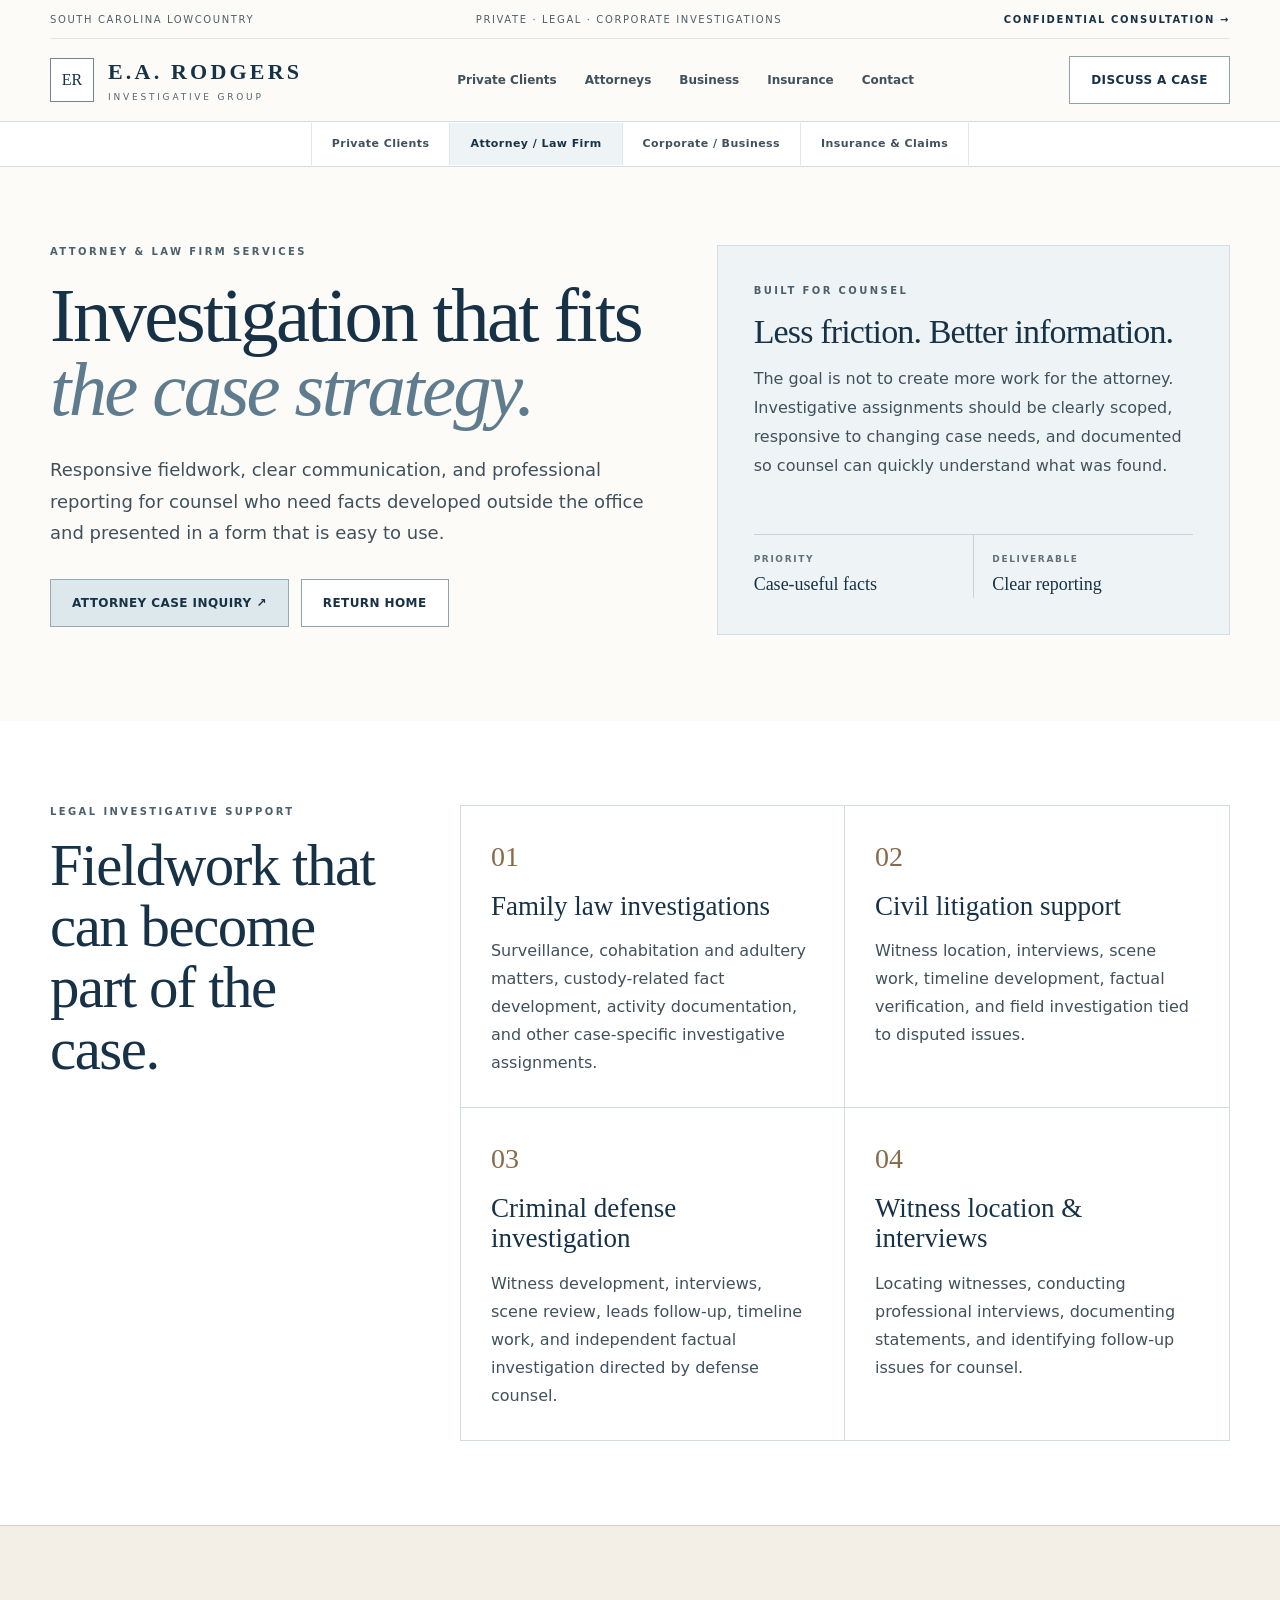
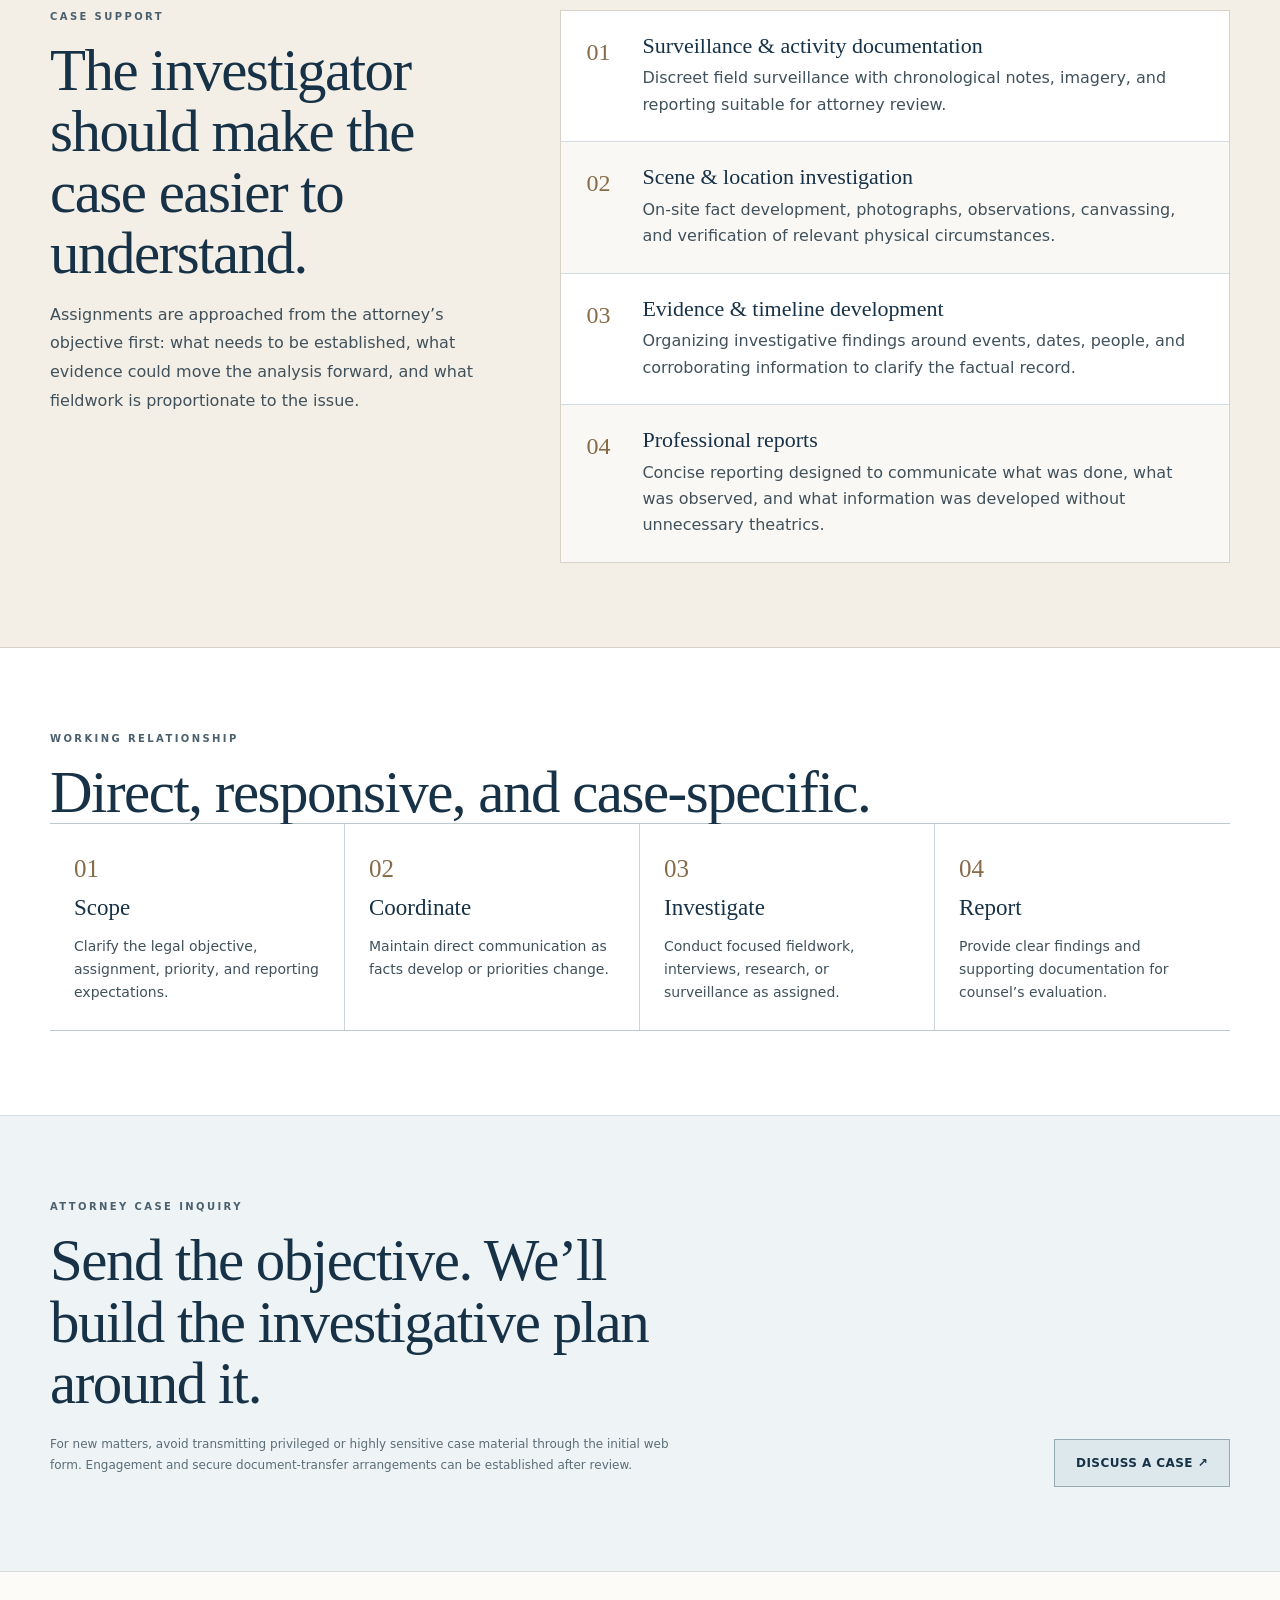
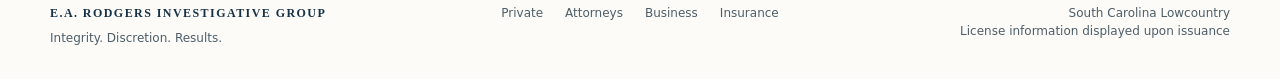
==== attorneys-law-firms/index.html @ a82aba9f "Add attorney and law firm services page" ====
<!doctype html>
<html lang="en">
<head>
  <meta charset="utf-8">
  <meta name="viewport" content="width=device-width, initial-scale=1">
  <title>Attorney & Law Firm Investigations | E.A. Rodgers Investigative Group</title>
  <meta name="description" content="Investigative support for attorneys and law firms, including family law, civil litigation, criminal defense, witness work, surveillance, and professional reporting throughout the South Carolina Lowcountry.">
  <meta name="theme-color" content="#fcfbf8">
  <link rel="stylesheet" href="/assets/styles.css">
  <link rel="stylesheet" href="/assets/client-pages.css">
</head>
<body>
<header class="site-header">
  <div class="utility-bar container"><span>South Carolina Lowcountry</span><span class="utility-center">Private · Legal · Corporate Investigations</span><a href="/#consultation">Confidential Consultation →</a></div>
  <div class="nav-row container">
    <a class="brand" href="/" aria-label="E.A. Rodgers Investigative Group home"><span class="brand-mark">ER</span><span><strong>E.A. RODGERS</strong><small>INVESTIGATIVE GROUP</small></span></a>
    <nav aria-label="Primary navigation"><a href="/private-clients/">Private Clients</a><a href="/attorneys-law-firms/">Attorneys</a><a href="/corporate-business/">Business</a><a href="/insurance-claims/">Insurance</a><a href="/#consultation">Contact</a></nav>
    <a class="button button-outline" href="/#consultation">Discuss a Case</a>
  </div>
</header>
<div class="audience-bar"><div class="container"><a href="/private-clients/">Private Clients</a><a aria-current="page" href="/attorneys-law-firms/">Attorney / Law Firm</a><a href="/corporate-business/">Corporate / Business</a><a href="/insurance-claims/">Insurance & Claims</a></div></div>

<main>
  <section class="client-page-hero">
    <div class="container client-page-hero-grid">
      <div>
        <p class="eyebrow">Attorney & law firm services</p>
        <h1>Investigation that fits <em>the case strategy.</em></h1>
        <p class="lede">Responsive fieldwork, clear communication, and professional reporting for counsel who need facts developed outside the office and presented in a form that is easy to use.</p>
        <div class="actions"><a class="button button-soft" href="/#consultation">Attorney Case Inquiry ↗</a><a class="button button-outline" href="/">Return Home</a></div>
      </div>
      <aside class="client-page-aside">
        <div><p class="eyebrow">Built for counsel</p><h2>Less friction. Better information.</h2><p>The goal is not to create more work for the attorney. Investigative assignments should be clearly scoped, responsive to changing case needs, and documented so counsel can quickly understand what was found.</p></div>
        <div class="mini-facts"><div><span>Priority</span><strong>Case-useful facts</strong></div><div><span>Deliverable</span><strong>Clear reporting</strong></div></div>
      </aside>
    </div>
  </section>

  <section class="section section-white">
    <div class="container page-intro-grid">
      <div class="section-intro"><p class="eyebrow">Legal investigative support</p><h2>Fieldwork that can become part of the case.</h2></div>
      <div class="feature-grid">
        <article class="feature-card"><span class="feature-number">01</span><h3>Family law investigations</h3><p>Surveillance, cohabitation and adultery matters, custody-related fact development, activity documentation, and other case-specific investigative assignments.</p></article>
        <article class="feature-card"><span class="feature-number">02</span><h3>Civil litigation support</h3><p>Witness location, interviews, scene work, timeline development, factual verification, and field investigation tied to disputed issues.</p></article>
        <article class="feature-card"><span class="feature-number">03</span><h3>Criminal defense investigation</h3><p>Witness development, interviews, scene review, leads follow-up, timeline work, and independent factual investigation directed by defense counsel.</p></article>
        <article class="feature-card"><span class="feature-number">04</span><h3>Witness location & interviews</h3><p>Locating witnesses, conducting professional interviews, documenting statements, and identifying follow-up issues for counsel.</p></article>
      </div>
    </div>
  </section>

  <section class="section detail-band">
    <div class="container detail-grid">
      <div class="section-intro"><p class="eyebrow">Case support</p><h2>The investigator should make the case easier to understand.</h2><p>Assignments are approached from the attorney’s objective first: what needs to be established, what evidence could move the analysis forward, and what fieldwork is proportionate to the issue.</p></div>
      <div class="detail-list">
        <article><span>01</span><div><h3>Surveillance & activity documentation</h3><p>Discreet field surveillance with chronological notes, imagery, and reporting suitable for attorney review.</p></div></article>
        <article><span>02</span><div><h3>Scene & location investigation</h3><p>On-site fact development, photographs, observations, canvassing, and verification of relevant physical circumstances.</p></div></article>
        <article><span>03</span><div><h3>Evidence & timeline development</h3><p>Organizing investigative findings around events, dates, people, and corroborating information to clarify the factual record.</p></div></article>
        <article><span>04</span><div><h3>Professional reports</h3><p>Concise reporting designed to communicate what was done, what was observed, and what information was developed without unnecessary theatrics.</p></div></article>
      </div>
    </div>
  </section>

  <section class="section section-white">
    <div class="container">
      <div class="section-intro"><p class="eyebrow">Working relationship</p><h2>Direct, responsive, and case-specific.</h2></div>
      <div class="process-strip">
        <article><span>01</span><h3>Scope</h3><p>Clarify the legal objective, assignment, priority, and reporting expectations.</p></article>
        <article><span>02</span><h3>Coordinate</h3><p>Maintain direct communication as facts develop or priorities change.</p></article>
        <article><span>03</span><h3>Investigate</h3><p>Conduct focused fieldwork, interviews, research, or surveillance as assigned.</p></article>
        <article><span>04</span><h3>Report</h3><p>Provide clear findings and supporting documentation for counsel’s evaluation.</p></article>
      </div>
    </div>
  </section>

  <section class="section page-cta">
    <div class="container page-cta-grid">
      <div><p class="eyebrow">Attorney case inquiry</p><h2>Send the objective. We’ll build the investigative plan around it.</h2><p class="subtle-note">For new matters, avoid transmitting privileged or highly sensitive case material through the initial web form. Engagement and secure document-transfer arrangements can be established after review.</p></div>
      <div class="page-cta-actions"><a class="button button-soft" href="/#consultation">Discuss a Case ↗</a></div>
    </div>
  </section>
</main>

<footer class="site-footer"><div class="container footer-grid"><div><strong>E.A. RODGERS INVESTIGATIVE GROUP</strong><span>Integrity. Discretion. Results.</span></div><div class="footer-links"><a href="/private-clients/">Private</a><a href="/attorneys-law-firms/">Attorneys</a><a href="/corporate-business/">Business</a><a href="/insurance-claims/">Insurance</a></div><div class="footer-right">South Carolina Lowcountry<br>License information displayed upon issuance</div></div></footer>
<script src="/assets/site.js"></script>
</body>
</html>
---- assets/styles.css ----
:root{
  --navy:#173247;
  --blue:#5e7c8e;
  --paper:#fcfbf8;
  --white:#ffffff;
  --mist:#eef4f6;
  --soft:#f7f9f9;
  --warm:#f3eee6;
  --sand:#e9e2d7;
  --line:#d3dce0;
  --text:#30414b;
  --muted:#4d606b;
  --bronze:#876b48;
}
*{box-sizing:border-box}
html{scroll-behavior:smooth}
body{
  margin:0;
  font-family:Inter,ui-sans-serif,system-ui,-apple-system,BlinkMacSystemFont,"Segoe UI",sans-serif;
  background:var(--paper);
  color:var(--text);
  line-height:1.5;
}
a{color:inherit;text-decoration:none}
button,input,select,textarea{font:inherit}
button{cursor:pointer}
.container{width:min(1180px,calc(100% - 40px));margin-inline:auto}
.section{padding:84px 0}
.section-white{background:#fff}
.section-mist{background:var(--mist)}
.section-warm{background:var(--warm)}
.section-soft{background:var(--soft)}
.section-consult{background:#f6f3ed}
.eyebrow{
  margin:0;
  font-size:10px;
  line-height:1.4;
  letter-spacing:.24em;
  text-transform:uppercase;
  font-weight:800;
  color:#4b606c;
}
h1,h2,h3,.display{
  font-family:Georgia,"Times New Roman",serif;
  color:var(--navy);
  font-weight:400;
}
h1{font-size:clamp(48px,7vw,82px);line-height:.96;letter-spacing:-.035em;margin:20px 0 0}
h1 em{color:var(--blue);font-weight:400}
h2{font-size:clamp(39px,4.6vw,60px);line-height:1.04;letter-spacing:-.025em;margin:16px 0 0}
h3{font-size:30px;line-height:1.12;margin:0}
p{color:#40515b}
.button{
  min-height:48px;
  padding:0 21px;
  display:inline-flex;
  align-items:center;
  justify-content:center;
  border-radius:0;
  font-size:12px;
  font-weight:800;
  letter-spacing:.035em;
  text-transform:uppercase;
}
.button-soft{background:#dde8ed;color:var(--navy);border:1px solid #95aab5}
.button-outline{background:#fff;color:var(--navy);border:1px solid #8fa1aa}
.button:hover{filter:brightness(.97)}
.utility-bar{
  min-height:39px;
  display:flex;
  align-items:center;
  justify-content:space-between;
  gap:16px;
  border-bottom:1px solid #e1e5e7;
  font-size:10px;
  text-transform:uppercase;
  letter-spacing:.16em;
  color:#4d606b;
}
.utility-bar a{font-weight:800;color:var(--navy)}
.site-header{background:var(--paper);border-bottom:1px solid var(--line)}
.nav-row{min-height:82px;display:flex;align-items:center;justify-content:space-between;gap:24px}
.brand{display:flex;align-items:center;gap:14px}
.brand-mark{
  width:44px;height:44px;border:1px solid #6c8593;background:#fff;
  display:grid;place-items:center;font-family:Georgia,"Times New Roman",serif;color:var(--navy);
}
.brand strong{display:block;font-family:Georgia,"Times New Roman",serif;font-size:22px;letter-spacing:.145em;color:var(--navy)}
.brand small{display:block;margin-top:3px;font-size:9px;letter-spacing:.31em;color:#55666f}
nav{display:flex;gap:28px;font-size:12px;font-weight:650;color:#40515b}
.hero{background:var(--paper)}
.hero-grid{display:grid;grid-template-columns:1.02fr .98fr;gap:48px}
.hero-copy{display:flex;flex-direction:column;justify-content:space-between;padding-top:20px}
.lede{font-size:18px;line-height:1.75;max-width:640px;margin:28px 0 0}
.actions{display:flex;flex-wrap:wrap;gap:12px;margin-top:30px}
.principles{display:grid;grid-template-columns:repeat(3,1fr);gap:20px;margin-top:70px;padding-top:20px;border-top:1px solid var(--line)}
.principles span{display:block;font-size:10px;letter-spacing:.18em;text-transform:uppercase;color:#52636d;font-weight:750}
.principles strong{display:block;margin-top:7px;font-family:Georgia,"Times New Roman",serif;font-size:19px;font-weight:400;color:var(--navy)}
.hero-collage{min-height:620px;display:grid;grid-template-columns:1fr .48fr;grid-template-rows:1fr .42fr;gap:12px}
.photo-placeholder{
  background:linear-gradient(135deg,#e7edef,#f7f8f5);
  border:1px solid #d4dcdf;
  display:flex;flex-direction:column;align-items:center;justify-content:center;text-align:center;padding:24px;color:#53646d;
}
.photo-placeholder span{font-size:11px;font-weight:800;letter-spacing:.14em}
.photo-placeholder small{margin-top:8px;max-width:220px}
.photo-main{grid-row:1/3}
.standard-card{background:var(--sand);border:1px solid #d6cfc4;padding:24px;display:flex;flex-direction:column;justify-content:space-between}
.standard-card strong{font-family:Georgia,"Times New Roman",serif;font-size:31px;line-height:1.05;font-weight:400;color:var(--navy)}
.standard-card i{display:block;width:48px;height:1px;background:var(--blue);margin-top:18px}
.split{display:grid;grid-template-columns:.68fr 1.32fr;gap:60px}
.section-intro>p:last-child{max-width:430px;line-height:1.8}
.client-tabs{background:#fff;border:1px solid var(--line)}
.tab-buttons{display:grid;grid-template-columns:repeat(3,1fr);background:#f4f7f8;border-bottom:1px solid var(--line)}
.tab-buttons button{
  min-height:58px;border:0;border-right:1px solid var(--line);border-bottom:3px solid transparent;
  background:#f4f7f8;color:#4d606a;font-size:13px;font-weight:700;text-align:left;padding:0 18px;
}
.tab-buttons button:last-child{border-right:0}
.tab-buttons button[aria-selected="true"]{background:#fff;color:var(--navy);border-bottom-color:var(--blue)}
.tab-stage{background:#fff;padding:30px;min-height:300px}
.tab-panel{display:none;background:#fff;color:var(--text)}
.tab-panel.active{display:block}
.tab-panel h3{font-size:36px}
.tab-panel>p:not(.eyebrow){line-height:1.8}
.pills{display:flex;flex-wrap:wrap;gap:10px;margin-top:24px}
.pills span{background:#f1f5f6;border:1px solid #d4dde0;color:#33464f;font-size:12px;font-weight:700;padding:8px 12px}
.service-list{border-top:1px solid #bfc9cd}
.service-list article{display:grid;grid-template-columns:70px .65fr 1.35fr;gap:20px;align-items:start;padding:30px 0;border-bottom:1px solid var(--line);background:#fff}
.service-list article>span,.corporate-list article>span,.method-grid article>span{font-family:Georgia,"Times New Roman",serif;color:var(--bronze);font-size:30px}
.service-list h3{font-size:31px}
.service-list p{margin:0;line-height:1.8}
.corporate-grid{display:grid;grid-template-columns:1fr 1fr;gap:64px;align-items:start}
.corporate-copy .button{margin-top:18px}
.corporate-list{border:1px solid #d1cbc0;background:#fff}
.corporate-list article{display:grid;grid-template-columns:52px 1fr;gap:16px;padding:26px;border-bottom:1px solid var(--line);background:#fff}
.corporate-list article:nth-child(even){background:#faf8f4}
.corporate-list article:last-child{border-bottom:0}
.corporate-list h3{font-size:25px}
.corporate-list p{margin:8px 0 0;line-height:1.65}
.attorney-feature{display:grid;grid-template-columns:.82fr 1.18fr;border:1px solid var(--line);background:#fff}
.attorney-photo{min-height:490px}
.attorney-copy{background:#f7f9f9;padding:48px}
.attorney-copy>p:not(.eyebrow){line-height:1.8}
.attorney-services{display:grid;grid-template-columns:1fr 1fr;margin:28px 0;border-top:1px solid #c4ced2}
.attorney-services span{padding:16px 0;border-bottom:1px solid var(--line);font-size:14px;font-weight:650}
.attorney-services span:nth-child(odd){padding-right:24px;border-right:1px solid var(--line)}
.attorney-services span:nth-child(even){padding-left:24px}
.method-grid{display:grid;grid-template-columns:1fr 1fr;border-top:1px solid #b9c5ca}
.method-grid article{padding:28px 28px 28px 0;border-bottom:1px solid #c9d2d6}
.method-grid article:nth-child(odd){border-right:1px solid #c9d2d6}
.method-grid article:nth-child(even){padding-left:28px}
.method-grid article:nth-child(n+3){border-bottom:0}
.method-grid h3{font-size:25px;margin-top:8px}
.method-grid p{margin-bottom:0}
.intake-shell{display:grid;grid-template-columns:.68fr 1.32fr;border:1px solid #d1d7da;background:#fff}
.intake-intro{background:#ece7de;padding:40px;border-right:1px solid #d4cec3}
.intake-intro>p:not(.eyebrow){line-height:1.8}
.fine-print{margin-top:32px;padding-top:24px;border-top:1px solid #c9c2b7;font-size:12px}
.intake-form-wrap{background:var(--paper);padding:40px}
.intake-form{display:grid;grid-template-columns:1fr 1fr;gap:22px;margin-top:28px}
.intake-form label{font-size:12px;font-weight:750;color:#33434d}
.intake-form input,.intake-form select,.intake-form textarea{
  width:100%;margin-top:8px;border:1px solid #aeb9be;background:#fff;color:#1f2e37;padding:12px 13px;font-size:16px;outline:none;border-radius:0
}
.intake-form input,.intake-form select{min-height:46px}
.intake-form textarea{resize:vertical}
.intake-form input:focus,.intake-form select:focus,.intake-form textarea:focus{border-color:var(--blue);box-shadow:0 0 0 2px rgba(94,124,142,.12)}
.full-width{grid-column:1/-1}
.form-footer{display:flex;align-items:center;gap:16px;flex-wrap:wrap}
.form-footer span{font-size:12px;color:#53646d}
.hidden-field{display:none}
.site-footer{background:var(--paper);border-top:1px solid var(--line);padding:32px 0}
.footer-grid{display:grid;grid-template-columns:1fr auto 1fr;gap:30px;align-items:start;font-size:12px;color:#4d5e68}
.footer-grid strong{display:block;font-family:Georgia,"Times New Roman",serif;color:var(--navy);letter-spacing:.12em}
.footer-grid span{display:block;margin-top:7px}
.footer-links{display:flex;gap:22px}
.footer-right{text-align:right}
@media(max-width:900px){
  nav,.nav-row>.button,.utility-center{display:none}
  .hero-grid,.split,.corporate-grid,.attorney-feature,.intake-shell{grid-template-columns:1fr}
  .hero-collage{min-height:470px}
  .intake-intro{border-right:0;border-bottom:1px solid #d4cec3}
  .service-list article{grid-template-columns:56px 1fr}
  .service-list article p{grid-column:2}
  .footer-grid{grid-template-columns:1fr}
  .footer-right{text-align:left}
}
@media(max-width:620px){
  .container{width:min(100% - 28px,1180px)}
  .section{padding:60px 0}
  .utility-bar{font-size:9px}
  .hero-collage{grid-template-columns:1fr;grid-template-rows:280px 180px auto;min-height:0}
  .photo-main{grid-row:auto}
  .principles{gap:10px}
  .principles strong{font-size:16px}
  .tab-buttons{grid-template-columns:1fr}
  .tab-buttons button{border-right:0;border-bottom:1px solid var(--line)}
  .tab-buttons button[aria-selected="true"]{border-bottom:3px solid var(--blue)}
  .tab-panel h3{font-size:31px}
  .service-list article{grid-template-columns:48px 1fr}
  .service-list h3{font-size:27px}
  .corporate-list article{grid-template-columns:40px 1fr}
  .attorney-copy,.intake-intro,.intake-form-wrap{padding:26px}
  .attorney-services,.method-grid,.intake-form{grid-template-columns:1fr}
  .attorney-services span:nth-child(odd){border-right:0;padding-right:0}
  .attorney-services span:nth-child(even){padding-left:0}
  .method-grid article,.method-grid article:nth-child(even){padding:22px 0;border-right:0;border-bottom:1px solid #c9d2d6}
  .method-grid article:last-child{border-bottom:0}
}
---- assets/client-pages.css ----
.audience-bar{background:#fff;border-bottom:1px solid var(--line)}
.audience-bar .container{min-height:44px;display:flex;align-items:center;justify-content:center;gap:0}
.audience-bar a{padding:13px 20px;border-right:1px solid #e1e6e8;font-size:11px;font-weight:750;letter-spacing:.04em;color:#40515b}
.audience-bar a:first-child{border-left:1px solid #e1e6e8}
.audience-bar a:hover,.audience-bar a[aria-current="page"]{background:#eef4f6;color:var(--navy)}
.panel-link{display:inline-flex;margin-top:24px;font-size:12px;font-weight:800;text-transform:uppercase;letter-spacing:.035em;color:var(--navy);border-bottom:1px solid #93a9b5;padding-bottom:4px}
.client-page-hero{background:var(--paper);padding:78px 0 86px}
.client-page-hero-grid{display:grid;grid-template-columns:1.08fr .92fr;gap:64px;align-items:stretch}
.client-page-hero h1{font-size:clamp(52px,6vw,78px);max-width:760px}
.client-page-hero .lede{max-width:700px}
.client-page-aside{background:#eef4f6;border:1px solid #d3dce0;padding:36px;display:flex;flex-direction:column;justify-content:space-between;min-height:390px}
.client-page-aside h2{font-size:34px;margin-top:14px}
.client-page-aside p{line-height:1.8}
.mini-facts{display:grid;grid-template-columns:1fr 1fr;border-top:1px solid #c9d3d7;margin-top:28px}
.mini-facts div{padding:18px 14px 0 0}
.mini-facts div:nth-child(even){padding-left:18px;border-left:1px solid #c9d3d7}
.mini-facts span{display:block;font-size:9px;text-transform:uppercase;letter-spacing:.18em;font-weight:800;color:#60717a}
.mini-facts strong{display:block;font-family:Georgia,"Times New Roman",serif;font-size:18px;font-weight:400;color:var(--navy);margin-top:5px}
.page-intro-grid{display:grid;grid-template-columns:.62fr 1.38fr;gap:64px}
.page-copy{font-size:16px;line-height:1.9;max-width:760px}
.feature-grid{display:grid;grid-template-columns:repeat(2,1fr);border:1px solid var(--line);background:#fff}
.feature-card{padding:30px;border-bottom:1px solid var(--line);background:#fff}
.feature-card:nth-child(odd){border-right:1px solid var(--line)}
.feature-card:nth-last-child(-n+2){border-bottom:0}
.feature-card .feature-number{display:block;font-family:Georgia,"Times New Roman",serif;color:var(--bronze);font-size:28px;margin-bottom:13px}
.feature-card h3{font-size:27px}
.feature-card p{line-height:1.75;margin-bottom:0}
.detail-band{background:#f3eee6;border-top:1px solid #d7d0c4;border-bottom:1px solid #d7d0c4}
.detail-grid{display:grid;grid-template-columns:.8fr 1.2fr;gap:64px;align-items:start}
.detail-list{background:#fff;border:1px solid #d8d1c6}
.detail-list article{display:grid;grid-template-columns:42px 1fr;gap:14px;padding:23px 25px;border-bottom:1px solid var(--line);background:#fff}
.detail-list article:nth-child(even){background:#faf8f4}
.detail-list article:last-child{border-bottom:0}
.detail-list article>span{font-family:Georgia,"Times New Roman",serif;color:var(--bronze);font-size:24px}
.detail-list h3{font-size:22px}
.detail-list p{margin:7px 0 0;line-height:1.65}
.process-strip{display:grid;grid-template-columns:repeat(4,1fr);border-top:1px solid #bdc9cd;border-bottom:1px solid #bdc9cd}
.process-strip article{padding:26px 24px;border-right:1px solid #cbd4d8;background:#fff}
.process-strip article:last-child{border-right:0}
.process-strip span{font-family:Georgia,"Times New Roman",serif;color:var(--bronze);font-size:25px}
.process-strip h3{font-size:23px;margin-top:8px}
.process-strip p{font-size:14px;line-height:1.65;margin-bottom:0}
.page-cta{background:#eef4f6;border-top:1px solid #d3dce0}
.page-cta-grid{display:grid;grid-template-columns:1.1fr .9fr;gap:50px;align-items:end}
.page-cta h2{max-width:720px}
.page-cta-actions{display:flex;flex-wrap:wrap;gap:12px;justify-content:flex-end}
.subtle-note{font-size:12px;line-height:1.7;color:#5b6d76;margin-top:20px}
@media(max-width:900px){
  .audience-bar .container{justify-content:flex-start;overflow-x:auto}
  .audience-bar a{white-space:nowrap}
  .client-page-hero-grid,.page-intro-grid,.detail-grid,.page-cta-grid{grid-template-columns:1fr}
  .page-cta-actions{justify-content:flex-start}
  .process-strip{grid-template-columns:1fr 1fr}
  .process-strip article:nth-child(2){border-right:0}
  .process-strip article:nth-child(-n+2){border-bottom:1px solid #cbd4d8}
}
@media(max-width:620px){
  .client-page-hero{padding:58px 0 64px}
  .client-page-aside{padding:26px;min-height:0}
  .feature-grid,.process-strip{grid-template-columns:1fr}
  .feature-card{border-right:0!important;border-bottom:1px solid var(--line)!important}
  .feature-card:last-child{border-bottom:0!important}
  .process-strip article{border-right:0;border-bottom:1px solid #cbd4d8!important}
  .process-strip article:last-child{border-bottom:0!important}
  .mini-facts{grid-template-columns:1fr}
  .mini-facts div:nth-child(even){padding-left:0;border-left:0}
}
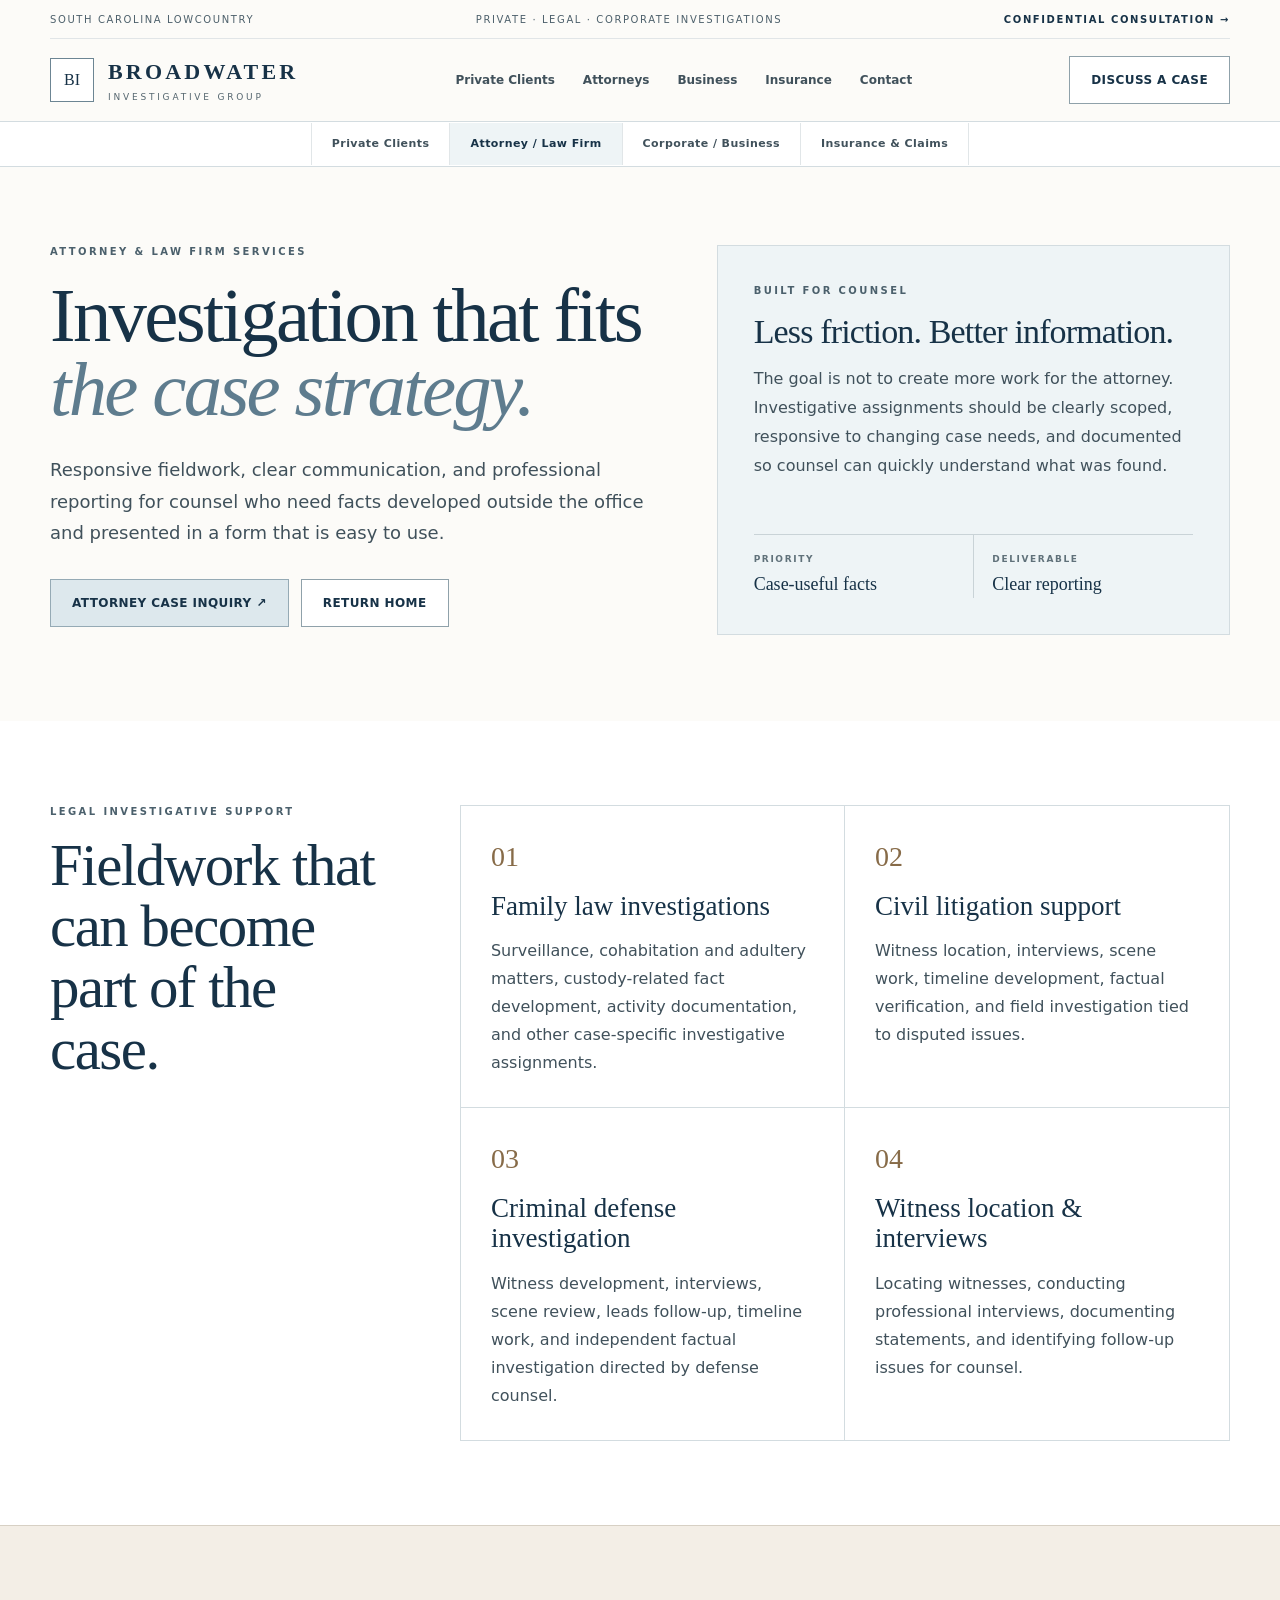
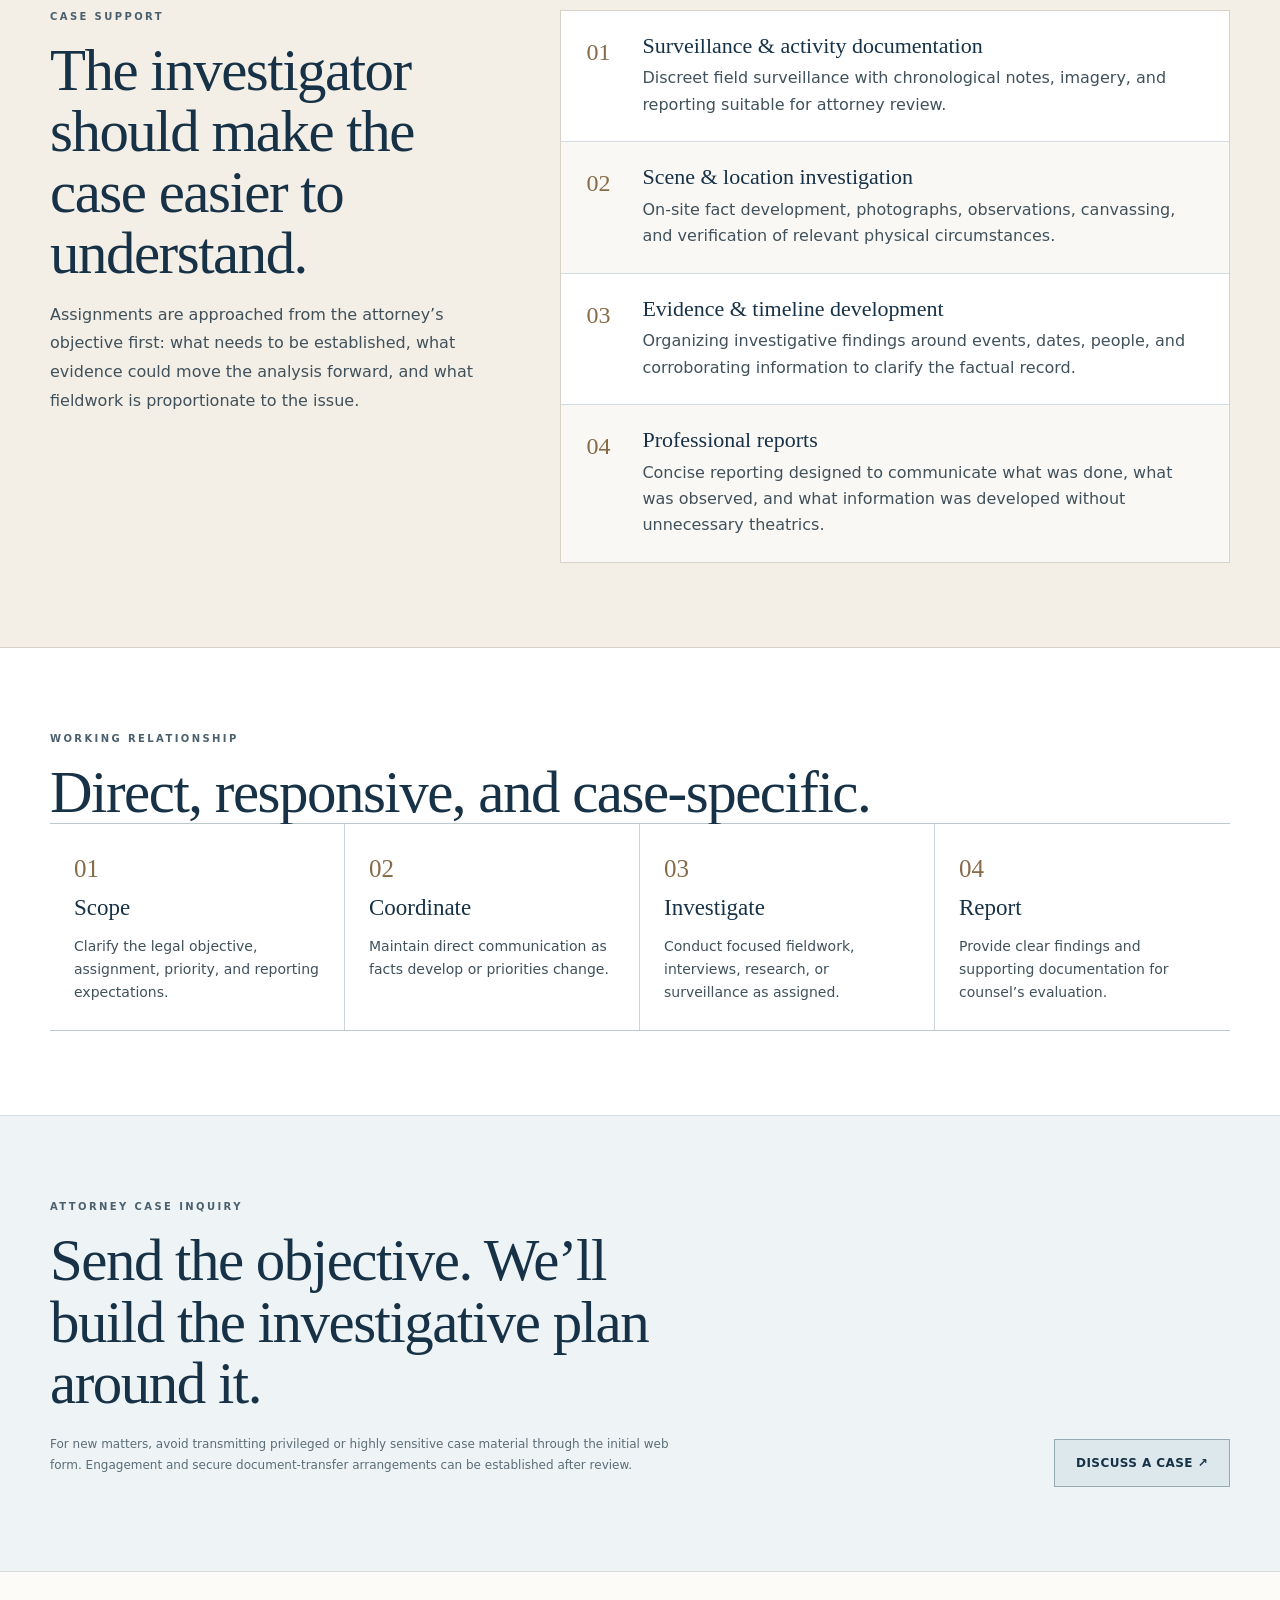
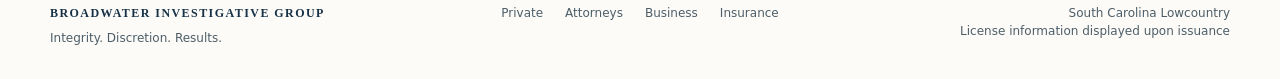
==== commit e0ec4cb2: "Rebrand attorney page to Broadwater" ====
--- a/attorneys-law-firms/index.html
+++ b/attorneys-law-firms/index.html
@@ -3,7 +3,7 @@
 <head>
   <meta charset="utf-8">
   <meta name="viewport" content="width=device-width, initial-scale=1">
-  <title>Attorney & Law Firm Investigations | E.A. Rodgers Investigative Group</title>
+  <title>Attorney & Law Firm Investigations | Broadwater Investigative Group</title>
   <meta name="description" content="Investigative support for attorneys and law firms, including family law, civil litigation, criminal defense, witness work, surveillance, and professional reporting throughout the South Carolina Lowcountry.">
   <meta name="theme-color" content="#fcfbf8">
   <link rel="stylesheet" href="/assets/styles.css">
@@ -13,7 +13,7 @@
 <header class="site-header">
   <div class="utility-bar container"><span>South Carolina Lowcountry</span><span class="utility-center">Private · Legal · Corporate Investigations</span><a href="/#consultation">Confidential Consultation →</a></div>
   <div class="nav-row container">
-    <a class="brand" href="/" aria-label="E.A. Rodgers Investigative Group home"><span class="brand-mark">ER</span><span><strong>E.A. RODGERS</strong><small>INVESTIGATIVE GROUP</small></span></a>
+    <a class="brand" href="/" aria-label="Broadwater Investigative Group home"><span class="brand-mark">BI</span><span><strong>BROADWATER</strong><small>INVESTIGATIVE GROUP</small></span></a>
     <nav aria-label="Primary navigation"><a href="/private-clients/">Private Clients</a><a href="/attorneys-law-firms/">Attorneys</a><a href="/corporate-business/">Business</a><a href="/insurance-claims/">Insurance</a><a href="/#consultation">Contact</a></nav>
     <a class="button button-outline" href="/#consultation">Discuss a Case</a>
   </div>
@@ -80,7 +80,7 @@
   </section>
 </main>
 
-<footer class="site-footer"><div class="container footer-grid"><div><strong>E.A. RODGERS INVESTIGATIVE GROUP</strong><span>Integrity. Discretion. Results.</span></div><div class="footer-links"><a href="/private-clients/">Private</a><a href="/attorneys-law-firms/">Attorneys</a><a href="/corporate-business/">Business</a><a href="/insurance-claims/">Insurance</a></div><div class="footer-right">South Carolina Lowcountry<br>License information displayed upon issuance</div></div></footer>
+<footer class="site-footer"><div class="container footer-grid"><div><strong>BROADWATER INVESTIGATIVE GROUP</strong><span>Integrity. Discretion. Results.</span></div><div class="footer-links"><a href="/private-clients/">Private</a><a href="/attorneys-law-firms/">Attorneys</a><a href="/corporate-business/">Business</a><a href="/insurance-claims/">Insurance</a></div><div class="footer-right">South Carolina Lowcountry<br>License information displayed upon issuance</div></div></footer>
 <script src="/assets/site.js"></script>
 </body>
 </html>
